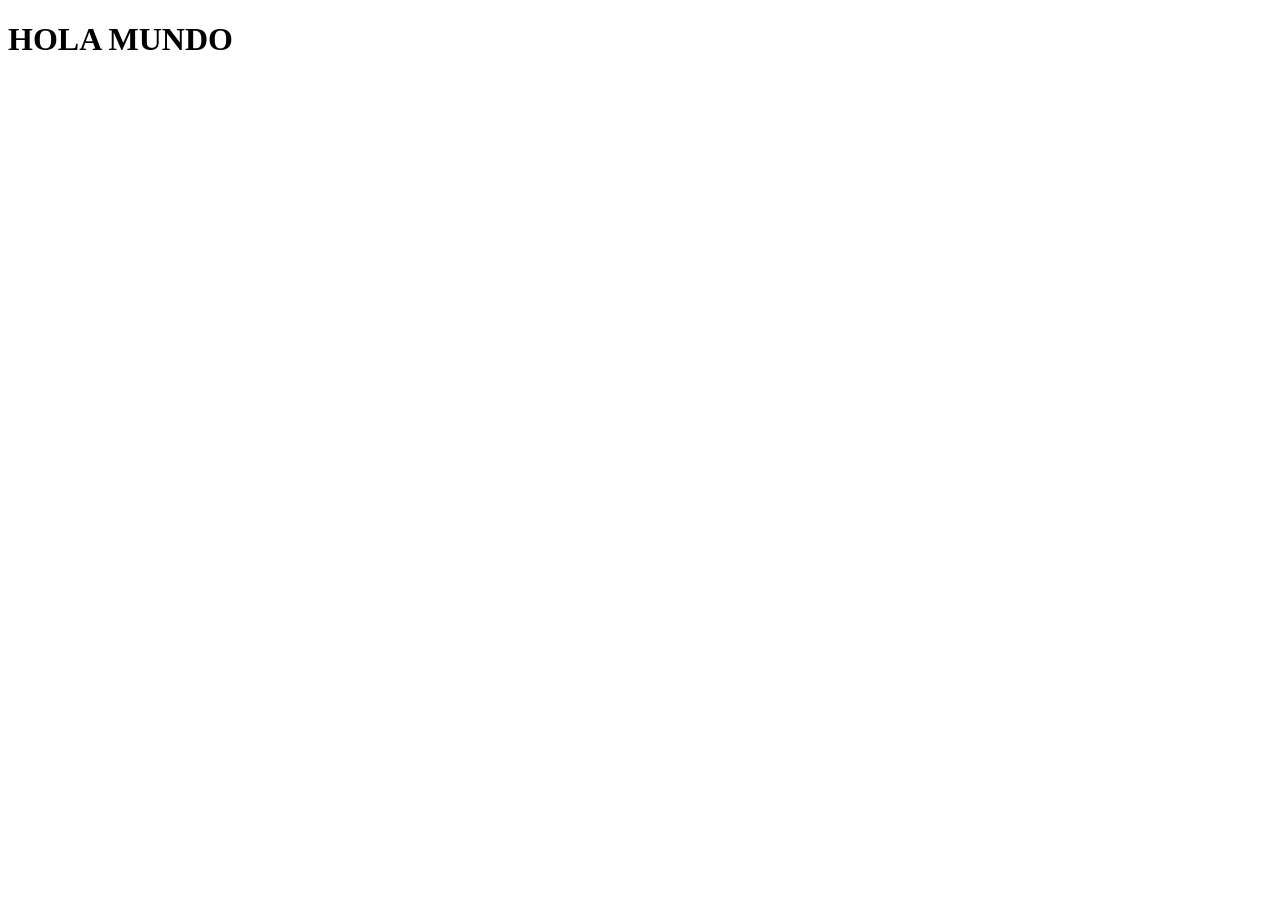
==== pages/login.html @ 77f33c82 "test" ====
<!DOCTYPE html>
<html lang="en">
<head>
    <meta charset="UTF-8">
    <meta name="viewport" content="width=device-width, initial-scale=1.0">
    <title>Login</title>
</head>
<body>
    <H1>HOLA MUNDO</H1>
</body>
</html>
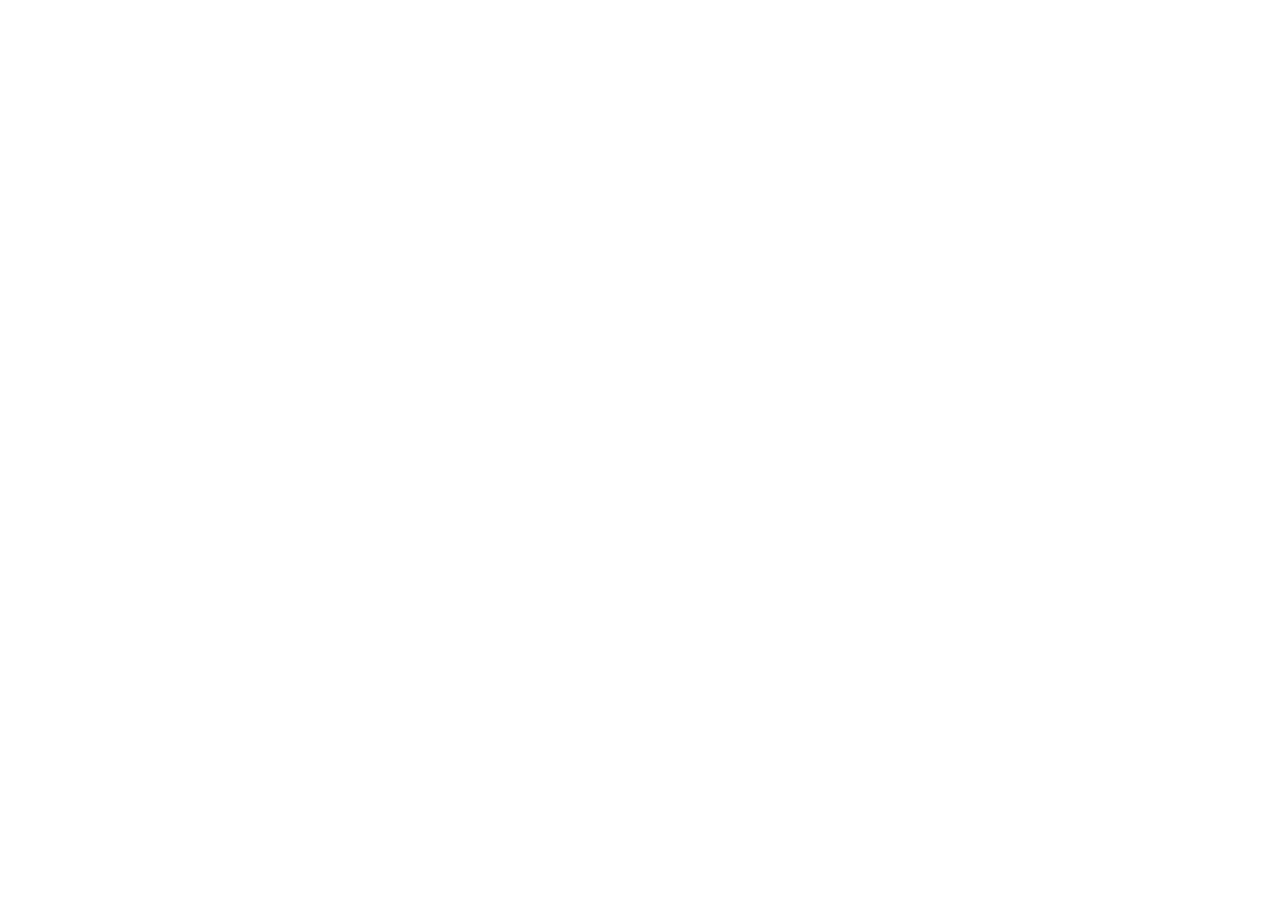
==== commit 6042867b: "fixes" ====
--- a/pages/login.html
+++ b/pages/login.html
@@ -3,9 +3,10 @@
 <head>
     <meta charset="UTF-8">
     <meta name="viewport" content="width=device-width, initial-scale=1.0">
+    <link href="https://fonts.googleapis.com/css2?family=Poppins:wght@300;400;600;900&display=swap" rel="stylesheet">
+    <link rel="icon" type="image/png" href="../img/iconoweb.png">
     <title>Login</title>
 </head>
 <body>
-    <H1>HOLA MUNDO</H1>
 </body>
 </html>
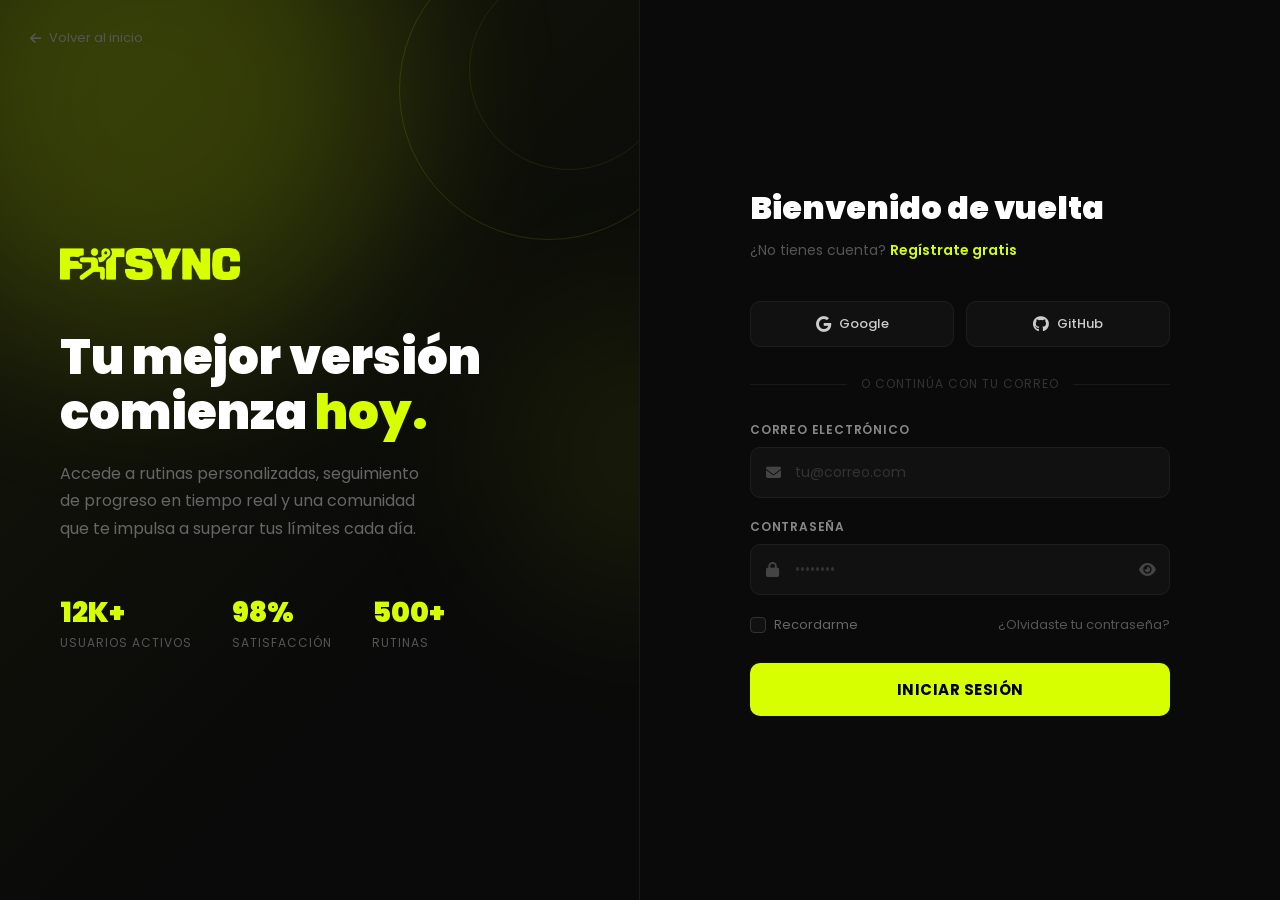
==== commit 7befae33: "updates con ia" ====
--- a/pages/login.html
+++ b/pages/login.html
@@ -1,12 +1,157 @@
 <!DOCTYPE html>
-<html lang="en">
+<html lang="es">
 <head>
     <meta charset="UTF-8">
     <meta name="viewport" content="width=device-width, initial-scale=1.0">
-    <link href="https://fonts.googleapis.com/css2?family=Poppins:wght@300;400;600;900&display=swap" rel="stylesheet">
+    <meta name="description" content="Inicia sesión en FitSync y accede a tu entrenamiento personalizado, rutinas y seguimiento de progreso.">
+    <title>Login — FitSync</title>
+    <link href="https://fonts.googleapis.com/css2?family=Poppins:wght@300;400;600;700;900&display=swap" rel="stylesheet">
+    <link rel="stylesheet" href="https://cdnjs.cloudflare.com/ajax/libs/font-awesome/6.5.0/css/all.min.css">
+    <link rel="stylesheet" href="../css/login.css">
     <link rel="icon" type="image/png" href="../img/iconoweb.png">
-    <title>Login</title>
 </head>
 <body>
+
+    <!-- Background decorative blobs -->
+    <div class="bg-blobs">
+        <div class="blob blob-1"></div>
+        <div class="blob blob-2"></div>
+        <div class="blob blob-3"></div>
+    </div>
+
+    <!-- Back to home link -->
+    <a href="index.html" class="back-link" id="back-home">
+        <i class="fa-solid fa-arrow-left"></i> Volver al inicio
+    </a>
+
+    <!-- Main layout -->
+    <div class="login-wrapper">
+
+        <!-- LEFT: Brand panel -->
+        <div class="brand-panel">
+            <img src="../img/Recurso 2logoheader.png" alt="FitSync Logo" class="brand-logo">
+
+            <h2 class="brand-tagline">
+                Tu mejor versión<br>
+                comienza <span class="accent">hoy.</span>
+            </h2>
+
+            <p class="brand-description">
+                Accede a rutinas personalizadas, seguimiento de progreso en tiempo real
+                y una comunidad que te impulsa a superar tus límites cada día.
+            </p>
+
+            <div class="brand-stats">
+                <div class="stat-item">
+                    <span class="stat-number">12K+</span>
+                    <span class="stat-label">Usuarios activos</span>
+                </div>
+                <div class="stat-item">
+                    <span class="stat-number">98%</span>
+                    <span class="stat-label">Satisfacción</span>
+                </div>
+                <div class="stat-item">
+                    <span class="stat-number">500+</span>
+                    <span class="stat-label">Rutinas</span>
+                </div>
+            </div>
+        </div>
+
+        <!-- RIGHT: Login form -->
+        <div class="form-panel">
+            <div class="form-container">
+
+                <div class="form-header">
+                    <h1>Bienvenido de vuelta</h1>
+                    <p>¿No tienes cuenta? <a href="register.html" id="register-link">Regístrate gratis</a></p>
+                </div>
+
+                <!-- Social login buttons -->
+                <div class="social-login">
+                    <button class="btn-social" id="btn-google" type="button" onclick="socialLogin('Google')">
+                        <i class="fa-brands fa-google"></i> Google
+                    </button>
+                    <button class="btn-social" id="btn-github" type="button" onclick="socialLogin('GitHub')">
+                        <i class="fa-brands fa-github"></i> GitHub
+                    </button>
+                </div>
+
+                <div class="divider">o continúa con tu correo</div>
+
+                <!-- Login form -->
+                <form id="loginForm" novalidate>
+
+                    <!-- Email field -->
+                    <div class="form-group" id="group-email">
+                        <label for="email">Correo electrónico</label>
+                        <div class="input-wrapper">
+                            <i class="fa-solid fa-envelope input-icon"></i>
+                            <input
+                                type="email"
+                                id="email"
+                                name="email"
+                                class="form-control"
+                                placeholder="tu@correo.com"
+                                autocomplete="username"
+                            >
+                        </div>
+                        <span class="field-error" id="error-email">Ingresa un correo electrónico válido.</span>
+                    </div>
+
+                    <!-- Password field -->
+                    <div class="form-group" id="group-password">
+                        <label for="password">Contraseña</label>
+                        <div class="input-wrapper">
+                            <i class="fa-solid fa-lock input-icon"></i>
+                            <input
+                                type="password"
+                                id="password"
+                                name="password"
+                                class="form-control"
+                                placeholder="••••••••"
+                                autocomplete="current-password"
+                            >
+                            <button
+                                type="button"
+                                class="toggle-password"
+                                id="toggle-pwd"
+                                aria-label="Mostrar contraseña"
+                                onclick="togglePassword()"
+                            >
+                                <i class="fa-solid fa-eye" id="eye-icon"></i>
+                            </button>
+                        </div>
+                        <span class="field-error" id="error-password">La contraseña debe tener al menos 6 caracteres.</span>
+                    </div>
+
+                    <!-- Remember me + Forgot password -->
+                    <div class="options-row">
+                        <label class="checkbox-label" for="remember">
+                            <input type="checkbox" id="remember" name="remember">
+                            Recordarme
+                        </label>
+                        <a href="#" class="forgot-link" id="forgot-link" onclick="forgotPassword(event)">¿Olvidaste tu contraseña?</a>
+                    </div>
+
+                    <!-- Submit -->
+                    <button type="submit" class="btn-submit" id="btn-submit">
+                        <span class="btn-text">Iniciar sesión</span>
+                        <div class="spinner"></div>
+                    </button>
+
+                </form>
+
+            </div>
+        </div>
+    </div>
+
+    <!-- Toast notification -->
+    <div id="toast" role="alert" aria-live="polite">
+        <i id="toast-icon"></i>
+        <span id="toast-message"></span>
+    </div>
+
+    <script src="../js/login.js"></script>
+
 </body>
 </html>
--- a/css/login.css
+++ b/css/login.css
@@ -0,0 +1,547 @@
+/* ─── RESET ─────────────────────────────────────────────── */
+*, *::before, *::after {
+    margin: 0;
+    padding: 0;
+    box-sizing: border-box;
+}
+
+/* ─── BASE ───────────────────────────────────────────────── */
+body {
+    font-family: 'Poppins', sans-serif;
+    background-color: #0a0a0a;
+    color: #fff;
+    min-height: 100vh;
+    display: flex;
+    align-items: center;
+    justify-content: center;
+    overflow: hidden;
+}
+
+/* ─── BACKGROUND ANIMATED BLOBS ──────────────────────────── */
+.bg-blobs {
+    position: fixed;
+    inset: 0;
+    z-index: 0;
+    pointer-events: none;
+    overflow: hidden;
+}
+
+.blob {
+    position: absolute;
+    border-radius: 50%;
+    filter: blur(90px);
+    opacity: 0.18;
+    animation: blobFloat 8s ease-in-out infinite alternate;
+}
+
+.blob-1 {
+    width: 500px;
+    height: 500px;
+    background: #d7ff00;
+    top: -150px;
+    left: -100px;
+    animation-delay: 0s;
+}
+
+.blob-2 {
+    width: 400px;
+    height: 400px;
+    background: #a0cc00;
+    bottom: -120px;
+    right: -80px;
+    animation-delay: 3s;
+}
+
+.blob-3 {
+    width: 300px;
+    height: 300px;
+    background: #d7ff00;
+    top: 50%;
+    left: 50%;
+    transform: translate(-50%, -50%);
+    animation-delay: 1.5s;
+    opacity: 0.08;
+}
+
+@keyframes blobFloat {
+    from { transform: translate(0, 0) scale(1); }
+    to   { transform: translate(30px, 20px) scale(1.05); }
+}
+
+/* ─── LAYOUT WRAPPER ─────────────────────────────────────── */
+.login-wrapper {
+    position: relative;
+    z-index: 1;
+    display: grid;
+    grid-template-columns: 1fr 1fr;
+    min-height: 100vh;
+    width: 100%;
+}
+
+/* ─── LEFT PANEL (BRAND) ─────────────────────────────────── */
+.brand-panel {
+    display: flex;
+    flex-direction: column;
+    justify-content: center;
+    align-items: flex-start;
+    padding: 80px 60px;
+    background: linear-gradient(135deg, rgba(215,255,0,0.06) 0%, transparent 70%);
+    border-right: 1px solid #1a1a1a;
+    position: relative;
+    overflow: hidden;
+}
+
+.brand-panel::before {
+    content: '';
+    position: absolute;
+    top: -60px;
+    right: -60px;
+    width: 300px;
+    height: 300px;
+    border: 1px solid rgba(215,255,0,0.12);
+    border-radius: 50%;
+}
+
+.brand-panel::after {
+    content: '';
+    position: absolute;
+    top: -30px;
+    right: -30px;
+    width: 200px;
+    height: 200px;
+    border: 1px solid rgba(215,255,0,0.08);
+    border-radius: 50%;
+}
+
+.brand-logo {
+    max-width: 180px;
+    margin-bottom: 50px;
+}
+
+.brand-tagline {
+    font-size: 48px;
+    font-weight: 900;
+    line-height: 1.15;
+    margin-bottom: 20px;
+}
+
+.brand-tagline .accent {
+    color: #d7ff00;
+}
+
+.brand-description {
+    color: #666;
+    font-size: 16px;
+    line-height: 1.7;
+    max-width: 380px;
+    margin-bottom: 50px;
+}
+
+.brand-stats {
+    display: flex;
+    gap: 40px;
+}
+
+.stat-item {
+    display: flex;
+    flex-direction: column;
+}
+
+.stat-number {
+    font-size: 28px;
+    font-weight: 900;
+    color: #d7ff00;
+}
+
+.stat-label {
+    font-size: 12px;
+    color: #555;
+    text-transform: uppercase;
+    letter-spacing: 1px;
+}
+
+/* ─── RIGHT PANEL (FORM) ─────────────────────────────────── */
+.form-panel {
+    display: flex;
+    flex-direction: column;
+    justify-content: center;
+    align-items: center;
+    padding: 60px 50px;
+    background-color: #0a0a0a;
+}
+
+.form-container {
+    width: 100%;
+    max-width: 420px;
+}
+
+.form-header {
+    margin-bottom: 40px;
+}
+
+.form-header h1 {
+    font-size: 32px;
+    font-weight: 900;
+    margin-bottom: 8px;
+}
+
+.form-header p {
+    color: #555;
+    font-size: 14px;
+}
+
+.form-header p a {
+    color: #d7ff00;
+    text-decoration: none;
+    font-weight: 600;
+    transition: opacity 0.2s;
+}
+
+.form-header p a:hover {
+    opacity: 0.8;
+}
+
+/* ─── SOCIAL LOGIN ───────────────────────────────────────── */
+.social-login {
+    display: flex;
+    gap: 12px;
+    margin-bottom: 28px;
+}
+
+.btn-social {
+    flex: 1;
+    display: flex;
+    align-items: center;
+    justify-content: center;
+    gap: 8px;
+    padding: 12px;
+    border: 1px solid #1e1e1e;
+    border-radius: 10px;
+    background: #111;
+    color: #ccc;
+    font-family: 'Poppins', sans-serif;
+    font-size: 13px;
+    font-weight: 500;
+    cursor: pointer;
+    transition: border-color 0.25s, background 0.25s, color 0.25s;
+    text-decoration: none;
+}
+
+.btn-social:hover {
+    border-color: #d7ff00;
+    background: #141400;
+    color: #fff;
+}
+
+.btn-social i {
+    font-size: 16px;
+}
+
+/* ─── DIVIDER ─────────────────────────────────────────────── */
+.divider {
+    display: flex;
+    align-items: center;
+    gap: 14px;
+    margin-bottom: 28px;
+    color: #333;
+    font-size: 12px;
+    text-transform: uppercase;
+    letter-spacing: 1px;
+}
+
+.divider::before,
+.divider::after {
+    content: '';
+    flex: 1;
+    height: 1px;
+    background: #1a1a1a;
+}
+
+/* ─── FORM FIELDS ─────────────────────────────────────────── */
+.form-group {
+    margin-bottom: 20px;
+    position: relative;
+}
+
+.form-group label {
+    display: block;
+    font-size: 12px;
+    font-weight: 600;
+    color: #888;
+    margin-bottom: 8px;
+    text-transform: uppercase;
+    letter-spacing: 0.8px;
+}
+
+.input-wrapper {
+    position: relative;
+    display: flex;
+    align-items: center;
+}
+
+.input-wrapper i.input-icon {
+    position: absolute;
+    left: 16px;
+    color: #444;
+    font-size: 15px;
+    transition: color 0.25s;
+    pointer-events: none;
+}
+
+.form-control {
+    width: 100%;
+    padding: 14px 16px 14px 44px;
+    background: #111;
+    border: 1px solid #1e1e1e;
+    border-radius: 10px;
+    color: #fff;
+    font-family: 'Poppins', sans-serif;
+    font-size: 14px;
+    transition: border-color 0.25s, box-shadow 0.25s;
+    outline: none;
+}
+
+.form-control::placeholder {
+    color: #333;
+}
+
+.form-control:focus {
+    border-color: #d7ff00;
+    box-shadow: 0 0 0 3px rgba(215, 255, 0, 0.08);
+}
+
+.input-wrapper:focus-within i.input-icon {
+    color: #d7ff00;
+}
+
+/* Toggle password visibility */
+.toggle-password {
+    position: absolute;
+    right: 14px;
+    background: none;
+    border: none;
+    color: #444;
+    cursor: pointer;
+    font-size: 15px;
+    padding: 0;
+    transition: color 0.2s;
+}
+
+.toggle-password:hover {
+    color: #d7ff00;
+}
+
+/* Field error state */
+.form-control.error {
+    border-color: #ff4757;
+    box-shadow: 0 0 0 3px rgba(255, 71, 87, 0.1);
+}
+
+.field-error {
+    display: none;
+    color: #ff4757;
+    font-size: 11px;
+    margin-top: 6px;
+    padding-left: 4px;
+}
+
+.field-error.show {
+    display: block;
+}
+
+/* ─── OPTIONS ROW ─────────────────────────────────────────── */
+.options-row {
+    display: flex;
+    justify-content: space-between;
+    align-items: center;
+    margin-bottom: 28px;
+}
+
+.checkbox-label {
+    display: flex;
+    align-items: center;
+    gap: 8px;
+    cursor: pointer;
+    user-select: none;
+    font-size: 13px;
+    color: #666;
+}
+
+.checkbox-label input[type="checkbox"] {
+    appearance: none;
+    -webkit-appearance: none;
+    width: 16px;
+    height: 16px;
+    border: 1px solid #333;
+    border-radius: 4px;
+    background: #111;
+    cursor: pointer;
+    position: relative;
+    flex-shrink: 0;
+    transition: border-color 0.2s, background 0.2s;
+}
+
+.checkbox-label input[type="checkbox"]:checked {
+    background: #d7ff00;
+    border-color: #d7ff00;
+}
+
+.checkbox-label input[type="checkbox"]:checked::after {
+    content: '';
+    position: absolute;
+    left: 4px;
+    top: 1px;
+    width: 5px;
+    height: 9px;
+    border: 2px solid #000;
+    border-top: none;
+    border-left: none;
+    transform: rotate(45deg);
+}
+
+.forgot-link {
+    font-size: 13px;
+    color: #555;
+    text-decoration: none;
+    transition: color 0.2s;
+}
+
+.forgot-link:hover {
+    color: #d7ff00;
+}
+
+/* ─── SUBMIT BUTTON ───────────────────────────────────────── */
+.btn-submit {
+    width: 100%;
+    padding: 15px;
+    background: #d7ff00;
+    color: #000;
+    border: none;
+    border-radius: 10px;
+    font-family: 'Poppins', sans-serif;
+    font-size: 15px;
+    font-weight: 700;
+    cursor: pointer;
+    letter-spacing: 0.5px;
+    text-transform: uppercase;
+    position: relative;
+    overflow: hidden;
+    transition: transform 0.2s, box-shadow 0.2s;
+}
+
+.btn-submit::before {
+    content: '';
+    position: absolute;
+    top: 50%;
+    left: 50%;
+    width: 0;
+    height: 0;
+    background: rgba(255,255,255,0.25);
+    border-radius: 50%;
+    transform: translate(-50%, -50%);
+    transition: width 0.4s, height 0.4s;
+}
+
+.btn-submit:hover::before {
+    width: 300px;
+    height: 300px;
+}
+
+.btn-submit:hover {
+    transform: translateY(-2px);
+    box-shadow: 0 8px 25px rgba(215, 255, 0, 0.3);
+}
+
+.btn-submit:active {
+    transform: translateY(0);
+}
+
+.btn-submit.loading {
+    pointer-events: none;
+}
+
+.btn-submit .spinner {
+    display: none;
+    width: 18px;
+    height: 18px;
+    border: 2px solid rgba(0,0,0,0.3);
+    border-top-color: #000;
+    border-radius: 50%;
+    animation: spin 0.7s linear infinite;
+    margin: 0 auto;
+}
+
+.btn-submit.loading .btn-text { display: none; }
+.btn-submit.loading .spinner  { display: block; }
+
+@keyframes spin {
+    to { transform: rotate(360deg); }
+}
+
+/* ─── TOAST ──────────────────────────────────────────────── */
+#toast {
+    position: fixed;
+    bottom: 30px;
+    left: 50%;
+    transform: translateX(-50%) translateY(100px);
+    background: #1a1a1a;
+    border: 1px solid #333;
+    color: #fff;
+    padding: 14px 24px;
+    border-radius: 10px;
+    font-size: 14px;
+    display: flex;
+    align-items: center;
+    gap: 10px;
+    z-index: 9999;
+    transition: transform 0.35s cubic-bezier(.175,.885,.32,1.275), opacity 0.35s;
+    opacity: 0;
+    white-space: nowrap;
+    box-shadow: 0 8px 30px rgba(0,0,0,0.5);
+}
+
+#toast.show {
+    transform: translateX(-50%) translateY(0);
+    opacity: 1;
+}
+
+#toast.success { border-color: #d7ff00; }
+#toast.error   { border-color: #ff4757; }
+
+#toast i { font-size: 16px; }
+#toast.success i { color: #d7ff00; }
+#toast.error   i { color: #ff4757; }
+
+/* ─── BACK LINK ───────────────────────────────────────────── */
+.back-link {
+    position: fixed;
+    top: 28px;
+    left: 30px;
+    display: flex;
+    align-items: center;
+    gap: 8px;
+    color: #555;
+    text-decoration: none;
+    font-size: 13px;
+    transition: color 0.2s;
+    z-index: 10;
+}
+
+.back-link:hover {
+    color: #d7ff00;
+}
+
+/* ─── RESPONSIVE ──────────────────────────────────────────── */
+@media (max-width: 900px) {
+    .login-wrapper {
+        grid-template-columns: 1fr;
+    }
+
+    .brand-panel {
+        display: none;
+    }
+
+    .form-panel {
+        padding: 80px 28px 60px;
+    }
+}
